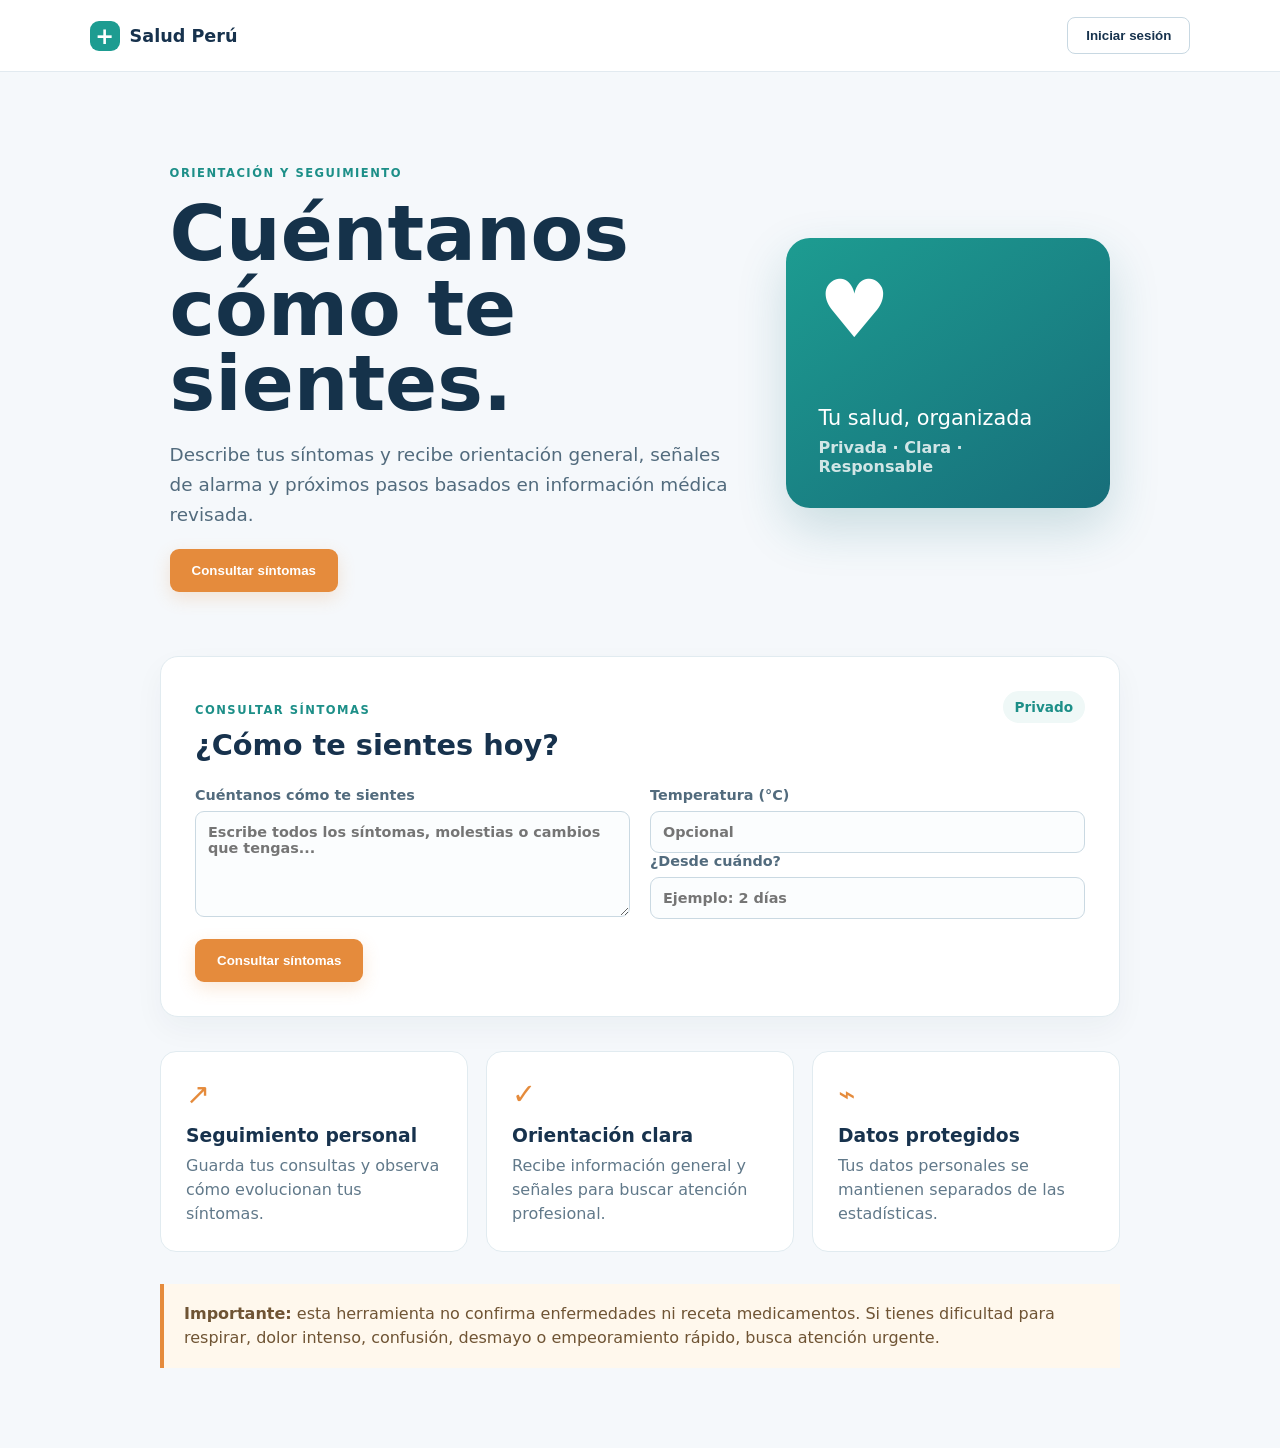
==== index.html @ 43b1d8e8 "feat: rename symptom consultation section" ====
<!doctype html>
<html lang="es">
<head>
<meta charset="UTF-8"><meta name="viewport" content="width=device-width,initial-scale=1">
<title>Salud Perú | Orientación de síntomas</title><link rel="stylesheet" href="styles.css">
</head>
<body>
<header class="topbar"><div class="brand"><span class="brand-mark">+</span><span>Salud Perú</span></div><button class="login" id="login-btn">Iniciar sesión</button></header>
<main>
<section class="hero"><div><p class="eyebrow">Orientación y seguimiento</p><h1>Cuéntanos cómo te sientes.</h1><p class="lead">Describe tus síntomas y recibe orientación general, señales de alarma y próximos pasos basados en información médica revisada.</p><button class="primary" id="hero-consult-btn">Consultar síntomas</button></div><div class="hero-card"><span class="pulse">♥</span><p>Tu salud, organizada</p><strong>Privada · Clara · Responsable</strong></div></section>
<section id="consult-panel" class="panel"><div class="section-head"><div><p class="eyebrow">Consultar síntomas</p><h2>¿Cómo te sientes hoy?</h2></div><span class="date">Privado</span></div>
<form id="health-form"><label>Cuéntanos cómo te sientes<textarea id="symptoms" rows="5" required placeholder="Escribe todos los síntomas, molestias o cambios que tengas..."></textarea></label><div class="field-row"><label>Temperatura (°C)<input id="temperature" type="number" min="34" max="43" step=".1" placeholder="Opcional"></label><label>¿Desde cuándo?<input id="duration" type="text" placeholder="Ejemplo: 2 días"></label></div><button class="primary" type="submit">Consultar síntomas</button></form></section>
<section id="login-panel" class="panel auth-panel" hidden><p class="eyebrow">Antes de continuar</p><h2>Inicia sesión para consultar</h2><p>Así podremos guardar tu historial y mostrar tu evolución de forma privada.</p><button class="primary" id="google-btn">Continuar con Google</button><button class="secondary" id="email-btn">Continuar con correo</button><p class="small">En el prototipo, estos botones simulan el acceso. Las conexiones reales se añadirán después.</p></section>
<section id="result" class="panel result" hidden></section>
<section class="cards"><article><span class="icon">↗</span><h3>Seguimiento personal</h3><p>Guarda tus consultas y observa cómo evolucionan tus síntomas.</p></article><article><span class="icon">✓</span><h3>Orientación clara</h3><p>Recibe información general y señales para buscar atención profesional.</p></article><article><span class="icon">⌁</span><h3>Datos protegidos</h3><p>Tus datos personales se mantienen separados de las estadísticas.</p></article></section>
<section class="notice"><strong>Importante:</strong> esta herramienta no confirma enfermedades ni receta medicamentos. Si tienes dificultad para respirar, dolor intenso, confusión, desmayo o empeoramiento rápido, busca atención urgente.</section>
</main><script src="app.js"></script>
</body></html>
---- styles.css ----
*{box-sizing:border-box}body{margin:0;font-family:Inter,system-ui,-apple-system,sans-serif;color:#17324d;background:#f5f8fb}.topbar{height:72px;background:#fff;border-bottom:1px solid #e2eaf0;display:flex;align-items:center;justify-content:space-between;padding:0 7vw}.brand{display:flex;align-items:center;gap:10px;font-weight:750;font-size:1.1rem}.brand-mark{display:grid;place-items:center;width:30px;height:30px;border-radius:9px;background:#1d9c91;color:#fff;font-size:1.4rem}.login{border:1px solid #c8d8e2;background:white;border-radius:8px;padding:10px 18px;color:#17324d;font-weight:650}.hero{max-width:1120px;margin:0 auto;padding:82px 7vw 64px;display:grid;grid-template-columns:1.4fr .8fr;gap:50px;align-items:center}.eyebrow{color:#1d8f88;text-transform:uppercase;letter-spacing:.13em;font-size:.72rem;font-weight:800}.hero h1{font-size:clamp(2.5rem,6vw,4.8rem);line-height:.98;margin:16px 0;color:#15324a;max-width:650px}.lead{font-size:1.15rem;line-height:1.65;color:#526b7d;max-width:590px}.primary{border:0;border-radius:9px;background:#e58b3c;color:white;padding:14px 22px;font-weight:750;cursor:pointer;box-shadow:0 6px 18px #e58b3c33}.hero-card{min-height:270px;border-radius:24px;background:linear-gradient(145deg,#1d9c91,#176e7a);color:#fff;padding:32px;display:flex;flex-direction:column;justify-content:end;box-shadow:0 20px 50px #176e7a33}.pulse{font-size:5rem;line-height:1;margin-bottom:auto}.hero-card p{font-size:1.3rem;margin:0 0 8px}.hero-card strong{opacity:.8}.panel{max-width:960px;margin:0 auto 34px;background:#fff;padding:34px;border-radius:18px;border:1px solid #e1ebf0;box-shadow:0 12px 30px #17324d0b}.section-head{display:flex;justify-content:space-between;align-items:start;margin-bottom:25px}.section-head h2{margin:8px 0 0;font-size:1.8rem}.date{background:#eff8f7;color:#1d8f88;padding:8px 12px;border-radius:20px;font-weight:700;font-size:.85rem}form{display:grid;grid-template-columns:1fr 1fr;gap:20px}label{display:flex;flex-direction:column;gap:8px;color:#526b7d;font-size:.9rem;font-weight:650}input,select,textarea{font:inherit;border:1px solid #cad9e2;border-radius:9px;padding:12px;color:#17324d;background:#fbfdfe}textarea{resize:vertical;grid-column:1/-1}form .primary{justify-self:start}.saved{color:#218a64;font-size:.9rem}.cards{max-width:960px;margin:0 auto 32px;display:grid;grid-template-columns:repeat(3,1fr);gap:18px}.cards article{background:#fff;padding:25px;border-radius:16px;border:1px solid #e1ebf0}.icon{color:#e58b3c;font-size:1.8rem}.cards h3{margin:14px 0 8px}.cards p{color:#61798a;line-height:1.5;margin:0}.notice{max-width:960px;margin:0 auto 80px;padding:18px 20px;background:#fff8ed;border-left:4px solid #e58b3c;color:#6f5434;line-height:1.5}@media(max-width:700px){.hero{grid-template-columns:1fr;padding-top:55px}.hero-card{min-height:190px}.cards{grid-template-columns:1fr;margin-left:7vw;margin-right:7vw}form{grid-template-columns:1fr}.panel{margin-left:7vw;margin-right:7vw}textarea{grid-column:auto}.notice{margin-left:7vw;margin-right:7vw}}
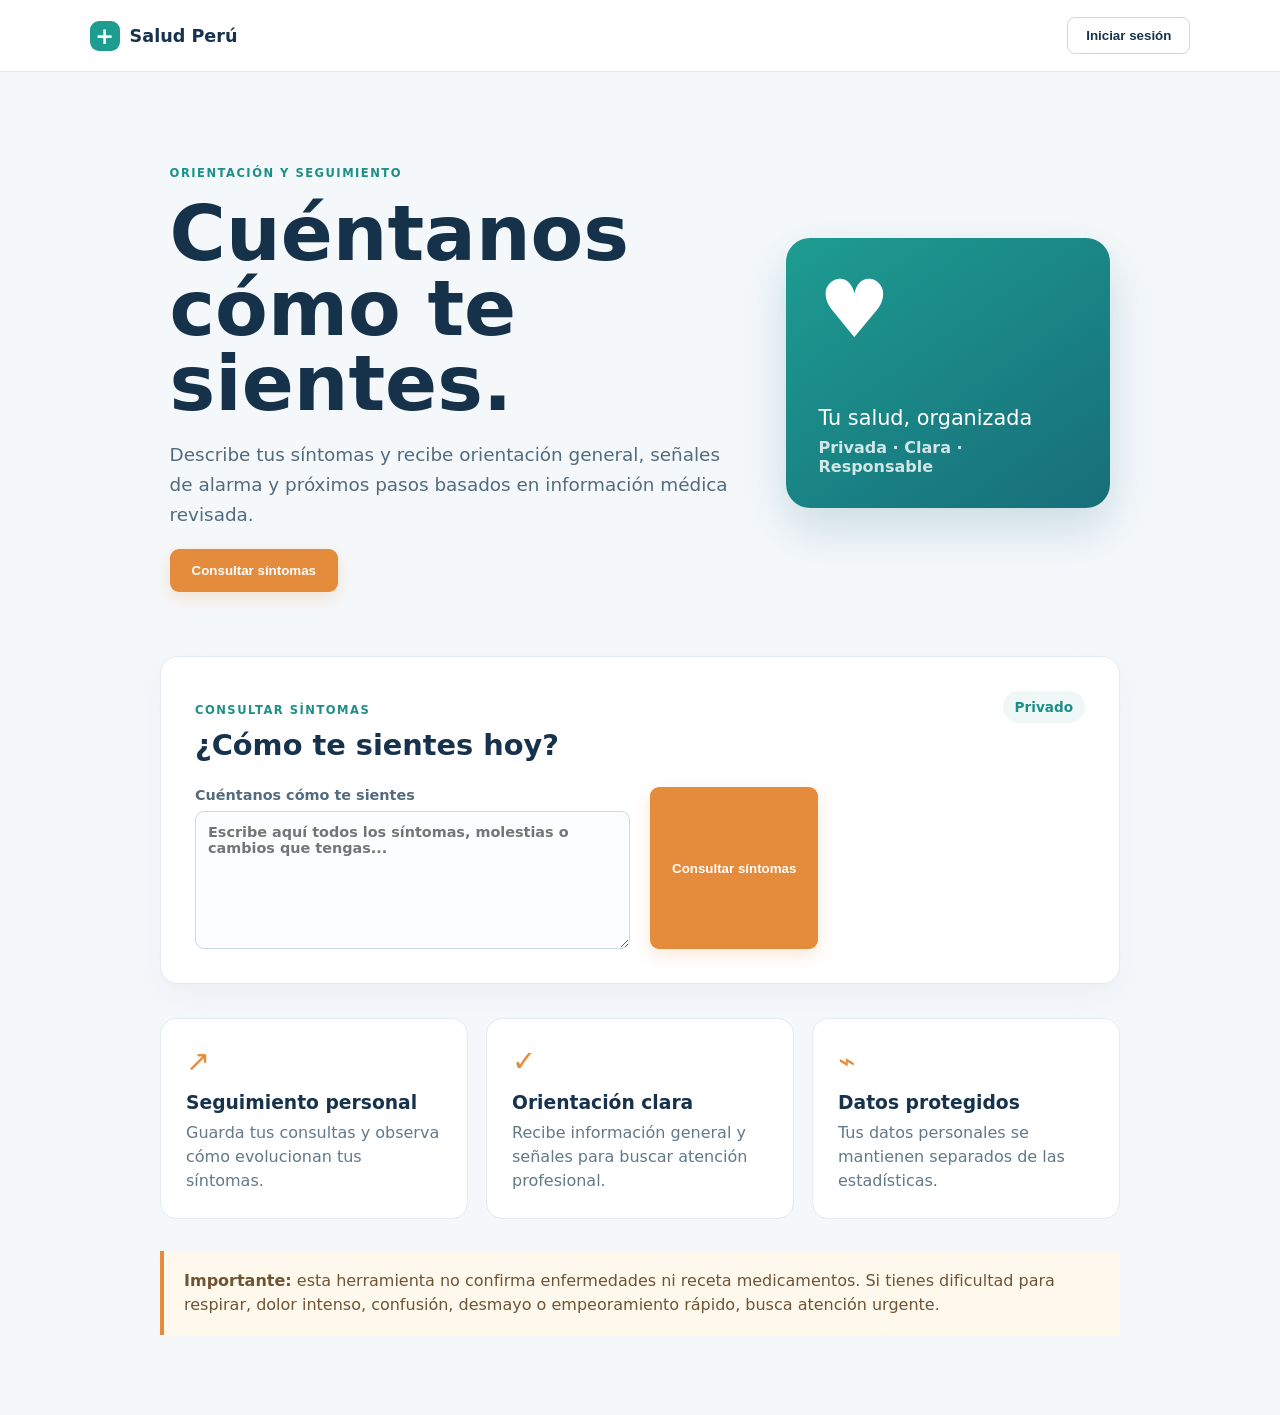
==== commit 88d4f287: "feat: simplify symptom consultation form" ====
--- a/index.html
+++ b/index.html
@@ -9,7 +9,7 @@
 <main>
 <section class="hero"><div><p class="eyebrow">Orientación y seguimiento</p><h1>Cuéntanos cómo te sientes.</h1><p class="lead">Describe tus síntomas y recibe orientación general, señales de alarma y próximos pasos basados en información médica revisada.</p><button class="primary" id="hero-consult-btn">Consultar síntomas</button></div><div class="hero-card"><span class="pulse">♥</span><p>Tu salud, organizada</p><strong>Privada · Clara · Responsable</strong></div></section>
 <section id="consult-panel" class="panel"><div class="section-head"><div><p class="eyebrow">Consultar síntomas</p><h2>¿Cómo te sientes hoy?</h2></div><span class="date">Privado</span></div>
-<form id="health-form"><label>Cuéntanos cómo te sientes<textarea id="symptoms" rows="5" required placeholder="Escribe todos los síntomas, molestias o cambios que tengas..."></textarea></label><div class="field-row"><label>Temperatura (°C)<input id="temperature" type="number" min="34" max="43" step=".1" placeholder="Opcional"></label><label>¿Desde cuándo?<input id="duration" type="text" placeholder="Ejemplo: 2 días"></label></div><button class="primary" type="submit">Consultar síntomas</button></form></section>
+<form id="health-form"><label>Cuéntanos cómo te sientes<textarea id="symptoms" rows="7" required placeholder="Escribe aquí todos los síntomas, molestias o cambios que tengas..."></textarea></label><button class="primary" type="submit">Consultar síntomas</button></form></section>
 <section id="login-panel" class="panel auth-panel" hidden><p class="eyebrow">Antes de continuar</p><h2>Inicia sesión para consultar</h2><p>Así podremos guardar tu historial y mostrar tu evolución de forma privada.</p><button class="primary" id="google-btn">Continuar con Google</button><button class="secondary" id="email-btn">Continuar con correo</button><p class="small">En el prototipo, estos botones simulan el acceso. Las conexiones reales se añadirán después.</p></section>
 <section id="result" class="panel result" hidden></section>
 <section class="cards"><article><span class="icon">↗</span><h3>Seguimiento personal</h3><p>Guarda tus consultas y observa cómo evolucionan tus síntomas.</p></article><article><span class="icon">✓</span><h3>Orientación clara</h3><p>Recibe información general y señales para buscar atención profesional.</p></article><article><span class="icon">⌁</span><h3>Datos protegidos</h3><p>Tus datos personales se mantienen separados de las estadísticas.</p></article></section>
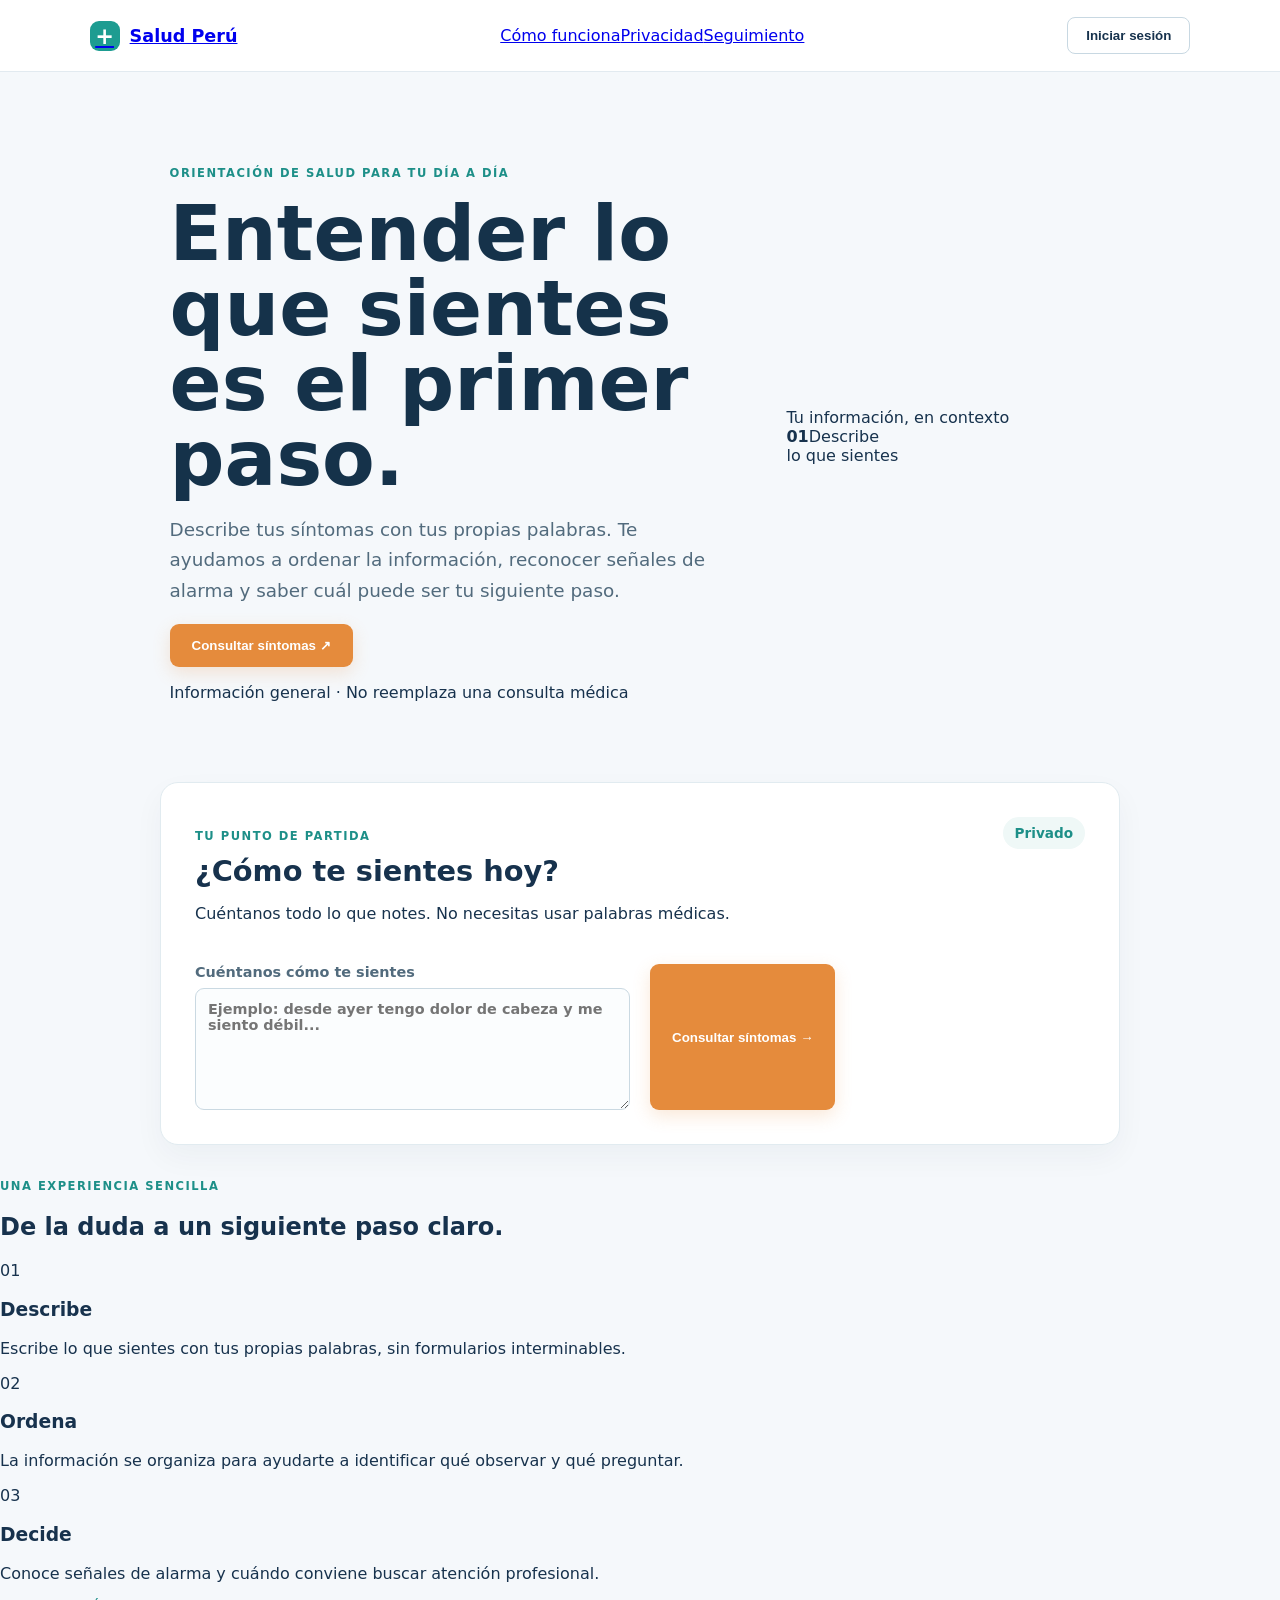
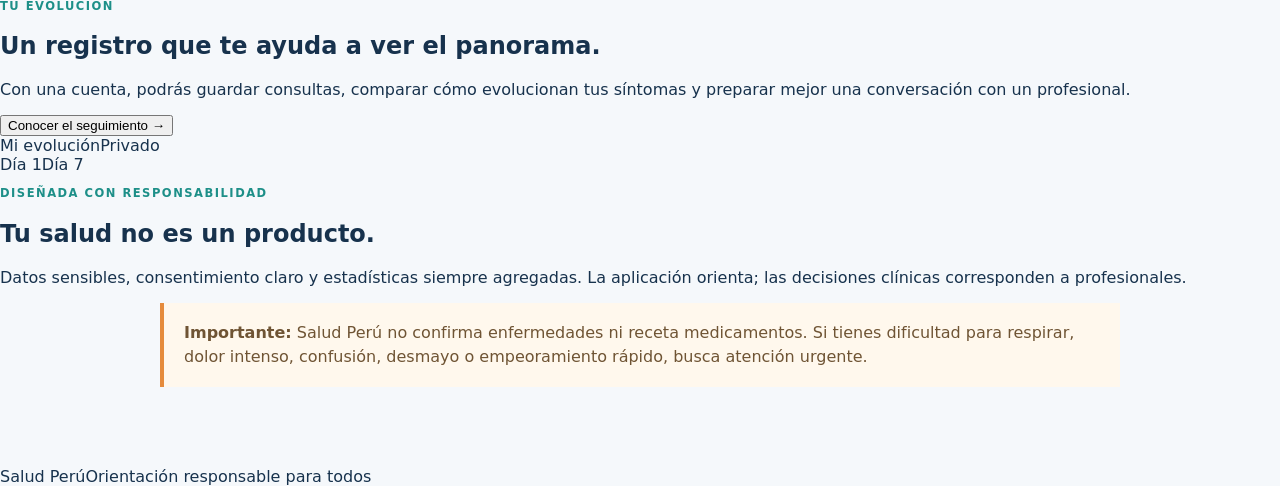
==== commit acab0d73: "feat: redesign prototype as health guidance landing page" ====
--- a/index.html
+++ b/index.html
@@ -2,17 +2,18 @@
 <html lang="es">
 <head>
 <meta charset="UTF-8"><meta name="viewport" content="width=device-width,initial-scale=1">
-<title>Salud Perú | Orientación de síntomas</title><link rel="stylesheet" href="styles.css">
+<title>Salud Perú | Orientación que te acompaña</title><link rel="stylesheet" href="styles.css">
 </head>
 <body>
-<header class="topbar"><div class="brand"><span class="brand-mark">+</span><span>Salud Perú</span></div><button class="login" id="login-btn">Iniciar sesión</button></header>
+<header class="topbar"><a class="brand" href="#"><span class="brand-mark">+</span><span>Salud Perú</span></a><nav><a href="#como-funciona">Cómo funciona</a><a href="#privacidad">Privacidad</a><a href="#seguimiento">Seguimiento</a></nav><button class="login" id="login-btn">Iniciar sesión</button></header>
 <main>
-<section class="hero"><div><p class="eyebrow">Orientación y seguimiento</p><h1>Cuéntanos cómo te sientes.</h1><p class="lead">Describe tus síntomas y recibe orientación general, señales de alarma y próximos pasos basados en información médica revisada.</p><button class="primary" id="hero-consult-btn">Consultar síntomas</button></div><div class="hero-card"><span class="pulse">♥</span><p>Tu salud, organizada</p><strong>Privada · Clara · Responsable</strong></div></section>
-<section id="consult-panel" class="panel"><div class="section-head"><div><p class="eyebrow">Consultar síntomas</p><h2>¿Cómo te sientes hoy?</h2></div><span class="date">Privado</span></div>
-<form id="health-form"><label>Cuéntanos cómo te sientes<textarea id="symptoms" rows="7" required placeholder="Escribe aquí todos los síntomas, molestias o cambios que tengas..."></textarea></label><button class="primary" type="submit">Consultar síntomas</button></form></section>
-<section id="login-panel" class="panel auth-panel" hidden><p class="eyebrow">Antes de continuar</p><h2>Inicia sesión para consultar</h2><p>Así podremos guardar tu historial y mostrar tu evolución de forma privada.</p><button class="primary" id="google-btn">Continuar con Google</button><button class="secondary" id="email-btn">Continuar con correo</button><p class="small">En el prototipo, estos botones simulan el acceso. Las conexiones reales se añadirán después.</p></section>
+<section class="hero"><div class="hero-copy"><p class="eyebrow reveal">Orientación de salud para tu día a día</p><h1 class="reveal delay-1">Entender lo que sientes es el primer paso.</h1><p class="lead reveal delay-2">Describe tus síntomas con tus propias palabras. Te ayudamos a ordenar la información, reconocer señales de alarma y saber cuál puede ser tu siguiente paso.</p><button class="primary reveal delay-3" id="hero-consult-btn">Consultar síntomas <span>↗</span></button><p class="microcopy reveal delay-3">Información general · No reemplaza una consulta médica</p></div><div class="hero-visual reveal delay-2"><div class="orbit orbit-a"></div><div class="orbit orbit-b"></div><div class="hero-note"><span class="note-dot"></span><span>Tu información, en contexto</span></div><div class="hero-stat"><strong>01</strong><span>Describe<br>lo que sientes</span></div></div></section>
+<section id="consult-panel" class="panel consult-card"><div class="section-head"><div><p class="eyebrow">Tu punto de partida</p><h2>¿Cómo te sientes hoy?</h2><p class="section-lead">Cuéntanos todo lo que notes. No necesitas usar palabras médicas.</p></div><span class="date">Privado</span></div><form id="health-form"><label>Cuéntanos cómo te sientes<textarea id="symptoms" rows="6" required placeholder="Ejemplo: desde ayer tengo dolor de cabeza y me siento débil..."></textarea></label><button class="primary" type="submit">Consultar síntomas <span>→</span></button></form></section>
+<section id="login-panel" class="panel auth-panel" hidden><p class="eyebrow">Antes de continuar</p><h2>Inicia sesión para consultar</h2><p>Guardaremos tu historial de forma privada para que puedas ver tu evolución.</p><div class="auth-actions"><button class="primary" id="google-btn">Continuar con Google</button><button class="secondary" id="email-btn">Continuar con correo</button></div><p class="small">En este prototipo, el acceso es una simulación.</p></section>
 <section id="result" class="panel result" hidden></section>
-<section class="cards"><article><span class="icon">↗</span><h3>Seguimiento personal</h3><p>Guarda tus consultas y observa cómo evolucionan tus síntomas.</p></article><article><span class="icon">✓</span><h3>Orientación clara</h3><p>Recibe información general y señales para buscar atención profesional.</p></article><article><span class="icon">⌁</span><h3>Datos protegidos</h3><p>Tus datos personales se mantienen separados de las estadísticas.</p></article></section>
-<section class="notice"><strong>Importante:</strong> esta herramienta no confirma enfermedades ni receta medicamentos. Si tienes dificultad para respirar, dolor intenso, confusión, desmayo o empeoramiento rápido, busca atención urgente.</section>
-</main><script src="app.js"></script>
+<section id="como-funciona" class="story-section"><div class="section-title"><p class="eyebrow">Una experiencia sencilla</p><h2>De la duda a un siguiente paso claro.</h2></div><div class="steps"><article><span>01</span><h3>Describe</h3><p>Escribe lo que sientes con tus propias palabras, sin formularios interminables.</p></article><article><span>02</span><h3>Ordena</h3><p>La información se organiza para ayudarte a identificar qué observar y qué preguntar.</p></article><article><span>03</span><h3>Decide</h3><p>Conoce señales de alarma y cuándo conviene buscar atención profesional.</p></article></div></section>
+<section id="seguimiento" class="split-section"><div><p class="eyebrow">Tu evolución</p><h2>Un registro que te ayuda a ver el panorama.</h2><p>Con una cuenta, podrás guardar consultas, comparar cómo evolucionan tus síntomas y preparar mejor una conversación con un profesional.</p><button class="text-button" id="tracking-btn">Conocer el seguimiento <span>→</span></button></div><div class="mini-dashboard"><div class="dash-top"><span>Mi evolución</span><span class="dash-badge">Privado</span></div><div class="chart"><i></i><i></i><i></i><i></i><i></i><i></i><i></i></div><div class="dash-labels"><span>Día 1</span><span>Día 7</span></div></div></section>
+<section id="privacidad" class="privacy-strip"><div><p class="eyebrow">Diseñada con responsabilidad</p><h2>Tu salud no es un producto.</h2></div><p>Datos sensibles, consentimiento claro y estadísticas siempre agregadas. La aplicación orienta; las decisiones clínicas corresponden a profesionales.</p></section>
+<section class="notice"><strong>Importante:</strong> Salud Perú no confirma enfermedades ni receta medicamentos. Si tienes dificultad para respirar, dolor intenso, confusión, desmayo o empeoramiento rápido, busca atención urgente.</section>
+</main><footer><span>Salud Perú</span><span>Orientación responsable para todos</span></footer><script src="app.js"></script>
 </body></html>
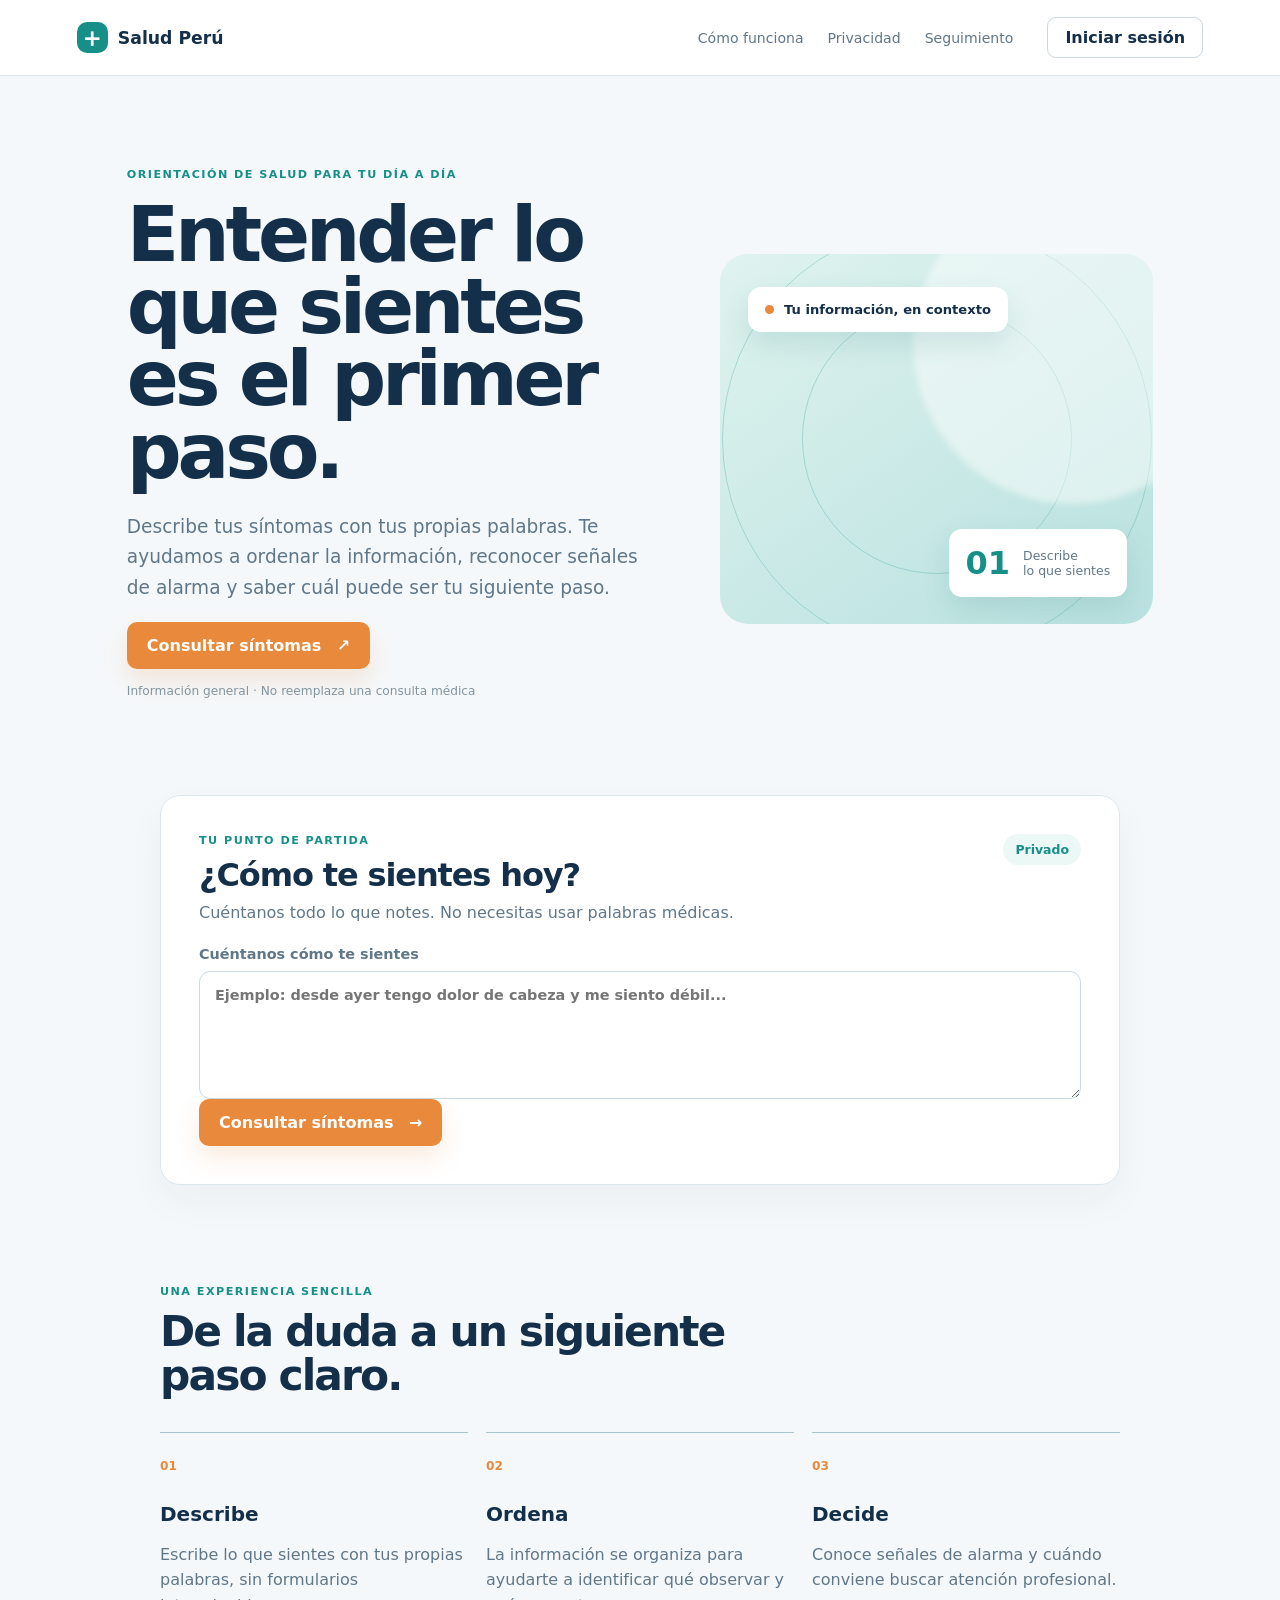
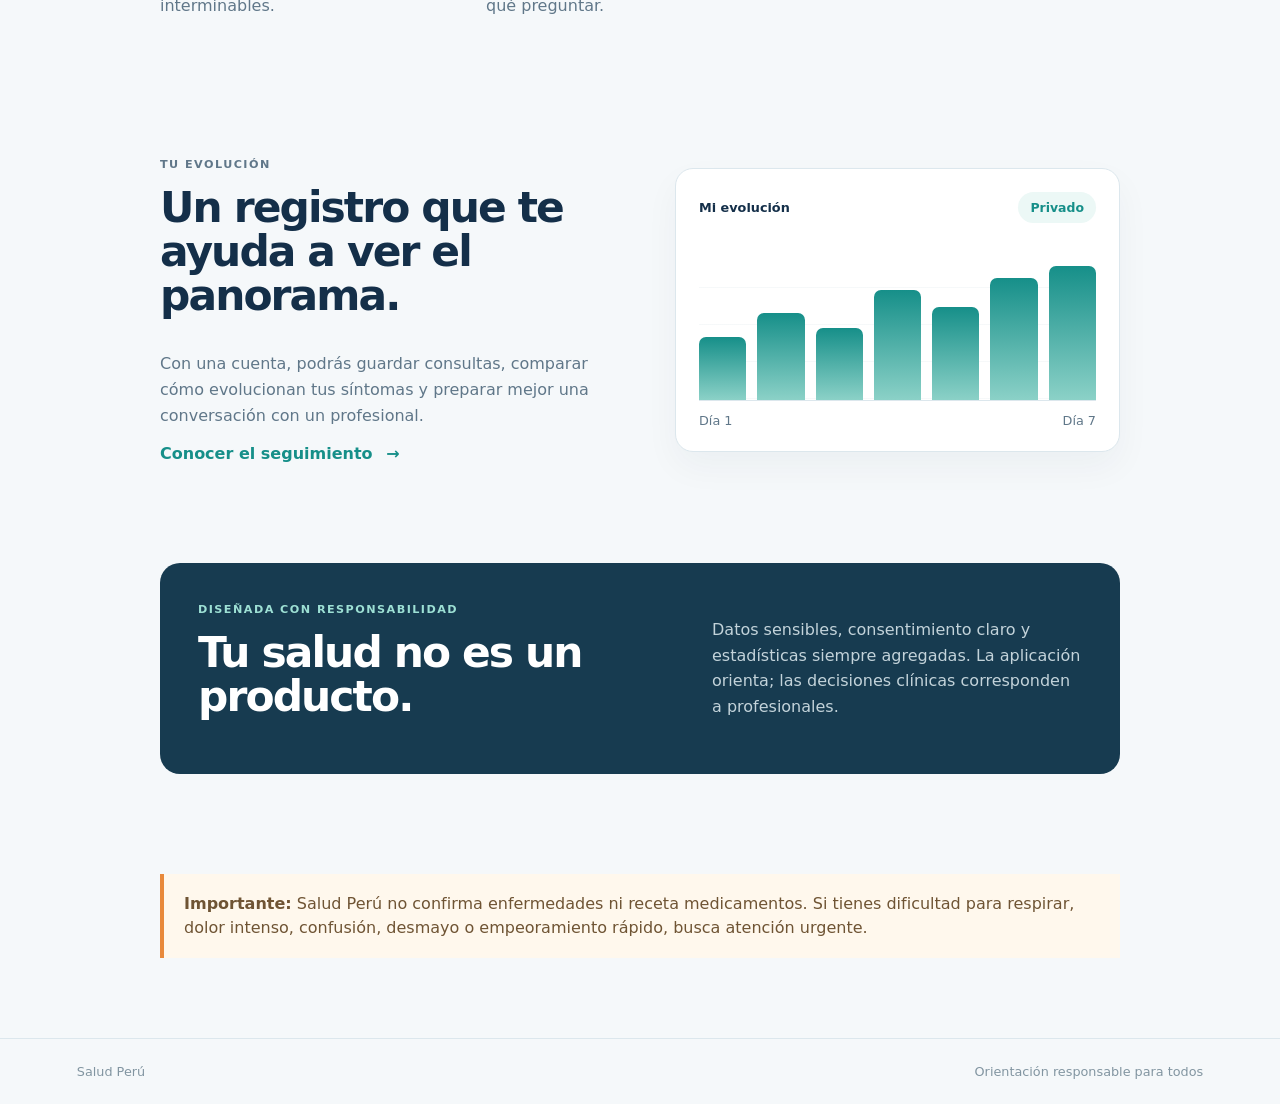
==== commit 59edec53: "feat: add account login and signup modal" ====
--- a/index.html
+++ b/index.html
@@ -9,11 +9,12 @@
 <main>
 <section class="hero"><div class="hero-copy"><p class="eyebrow reveal">Orientación de salud para tu día a día</p><h1 class="reveal delay-1">Entender lo que sientes es el primer paso.</h1><p class="lead reveal delay-2">Describe tus síntomas con tus propias palabras. Te ayudamos a ordenar la información, reconocer señales de alarma y saber cuál puede ser tu siguiente paso.</p><button class="primary reveal delay-3" id="hero-consult-btn">Consultar síntomas <span>↗</span></button><p class="microcopy reveal delay-3">Información general · No reemplaza una consulta médica</p></div><div class="hero-visual reveal delay-2"><div class="orbit orbit-a"></div><div class="orbit orbit-b"></div><div class="hero-note"><span class="note-dot"></span><span>Tu información, en contexto</span></div><div class="hero-stat"><strong>01</strong><span>Describe<br>lo que sientes</span></div></div></section>
 <section id="consult-panel" class="panel consult-card"><div class="section-head"><div><p class="eyebrow">Tu punto de partida</p><h2>¿Cómo te sientes hoy?</h2><p class="section-lead">Cuéntanos todo lo que notes. No necesitas usar palabras médicas.</p></div><span class="date">Privado</span></div><form id="health-form"><label>Cuéntanos cómo te sientes<textarea id="symptoms" rows="6" required placeholder="Ejemplo: desde ayer tengo dolor de cabeza y me siento débil..."></textarea></label><button class="primary" type="submit">Consultar síntomas <span>→</span></button></form></section>
-<section id="login-panel" class="panel auth-panel" hidden><p class="eyebrow">Antes de continuar</p><h2>Inicia sesión para consultar</h2><p>Guardaremos tu historial de forma privada para que puedas ver tu evolución.</p><div class="auth-actions"><button class="primary" id="google-btn">Continuar con Google</button><button class="secondary" id="email-btn">Continuar con correo</button></div><p class="small">En este prototipo, el acceso es una simulación.</p></section>
 <section id="result" class="panel result" hidden></section>
 <section id="como-funciona" class="story-section"><div class="section-title"><p class="eyebrow">Una experiencia sencilla</p><h2>De la duda a un siguiente paso claro.</h2></div><div class="steps"><article><span>01</span><h3>Describe</h3><p>Escribe lo que sientes con tus propias palabras, sin formularios interminables.</p></article><article><span>02</span><h3>Ordena</h3><p>La información se organiza para ayudarte a identificar qué observar y qué preguntar.</p></article><article><span>03</span><h3>Decide</h3><p>Conoce señales de alarma y cuándo conviene buscar atención profesional.</p></article></div></section>
 <section id="seguimiento" class="split-section"><div><p class="eyebrow">Tu evolución</p><h2>Un registro que te ayuda a ver el panorama.</h2><p>Con una cuenta, podrás guardar consultas, comparar cómo evolucionan tus síntomas y preparar mejor una conversación con un profesional.</p><button class="text-button" id="tracking-btn">Conocer el seguimiento <span>→</span></button></div><div class="mini-dashboard"><div class="dash-top"><span>Mi evolución</span><span class="dash-badge">Privado</span></div><div class="chart"><i></i><i></i><i></i><i></i><i></i><i></i><i></i></div><div class="dash-labels"><span>Día 1</span><span>Día 7</span></div></div></section>
 <section id="privacidad" class="privacy-strip"><div><p class="eyebrow">Diseñada con responsabilidad</p><h2>Tu salud no es un producto.</h2></div><p>Datos sensibles, consentimiento claro y estadísticas siempre agregadas. La aplicación orienta; las decisiones clínicas corresponden a profesionales.</p></section>
 <section class="notice"><strong>Importante:</strong> Salud Perú no confirma enfermedades ni receta medicamentos. Si tienes dificultad para respirar, dolor intenso, confusión, desmayo o empeoramiento rápido, busca atención urgente.</section>
-</main><footer><span>Salud Perú</span><span>Orientación responsable para todos</span></footer><script src="app.js"></script>
+</main><footer><span>Salud Perú</span><span>Orientación responsable para todos</span></footer>
+<div class="modal-backdrop" id="auth-modal" hidden><div class="auth-modal" role="dialog" aria-modal="true" aria-labelledby="auth-title"><button class="modal-close" id="modal-close" aria-label="Cerrar">×</button><p class="eyebrow">Tu espacio privado</p><h2 id="auth-title">Inicia sesión para continuar</h2><p class="modal-intro">Guarda tus consultas y consulta tu evolución cuando quieras.</p><button class="google-btn" id="google-btn"><span class="google-icon">G</span>Continuar con Google</button><div class="divider"><span>o crea una cuenta</span></div><form id="signup-form"><label>Nombre completo<input id="full-name" required placeholder="Tu nombre"></label><label>Correo electrónico<input id="email" type="email" required placeholder="tu@correo.com"></label><label>Edad<input id="age" type="number" min="1" max="120" required placeholder="Edad"></label><button class="primary modal-submit" type="submit">Crear cuenta y continuar</button></form><p class="small">Al continuar aceptas el uso responsable de tus datos de salud según nuestra política de privacidad.</p></div></div>
+<script src="app.js"></script>
 </body></html>
--- a/styles.css
+++ b/styles.css
@@ -1 +1 @@
-*{box-sizing:border-box}body{margin:0;font-family:Inter,system-ui,-apple-system,sans-serif;color:#17324d;background:#f5f8fb}.topbar{height:72px;background:#fff;border-bottom:1px solid #e2eaf0;display:flex;align-items:center;justify-content:space-between;padding:0 7vw}.brand{display:flex;align-items:center;gap:10px;font-weight:750;font-size:1.1rem}.brand-mark{display:grid;place-items:center;width:30px;height:30px;border-radius:9px;background:#1d9c91;color:#fff;font-size:1.4rem}.login{border:1px solid #c8d8e2;background:white;border-radius:8px;padding:10px 18px;color:#17324d;font-weight:650}.hero{max-width:1120px;margin:0 auto;padding:82px 7vw 64px;display:grid;grid-template-columns:1.4fr .8fr;gap:50px;align-items:center}.eyebrow{color:#1d8f88;text-transform:uppercase;letter-spacing:.13em;font-size:.72rem;font-weight:800}.hero h1{font-size:clamp(2.5rem,6vw,4.8rem);line-height:.98;margin:16px 0;color:#15324a;max-width:650px}.lead{font-size:1.15rem;line-height:1.65;color:#526b7d;max-width:590px}.primary{border:0;border-radius:9px;background:#e58b3c;color:white;padding:14px 22px;font-weight:750;cursor:pointer;box-shadow:0 6px 18px #e58b3c33}.hero-card{min-height:270px;border-radius:24px;background:linear-gradient(145deg,#1d9c91,#176e7a);color:#fff;padding:32px;display:flex;flex-direction:column;justify-content:end;box-shadow:0 20px 50px #176e7a33}.pulse{font-size:5rem;line-height:1;margin-bottom:auto}.hero-card p{font-size:1.3rem;margin:0 0 8px}.hero-card strong{opacity:.8}.panel{max-width:960px;margin:0 auto 34px;background:#fff;padding:34px;border-radius:18px;border:1px solid #e1ebf0;box-shadow:0 12px 30px #17324d0b}.section-head{display:flex;justify-content:space-between;align-items:start;margin-bottom:25px}.section-head h2{margin:8px 0 0;font-size:1.8rem}.date{background:#eff8f7;color:#1d8f88;padding:8px 12px;border-radius:20px;font-weight:700;font-size:.85rem}form{display:grid;grid-template-columns:1fr 1fr;gap:20px}label{display:flex;flex-direction:column;gap:8px;color:#526b7d;font-size:.9rem;font-weight:650}input,select,textarea{font:inherit;border:1px solid #cad9e2;border-radius:9px;padding:12px;color:#17324d;background:#fbfdfe}textarea{resize:vertical;grid-column:1/-1}form .primary{justify-self:start}.saved{color:#218a64;font-size:.9rem}.cards{max-width:960px;margin:0 auto 32px;display:grid;grid-template-columns:repeat(3,1fr);gap:18px}.cards article{background:#fff;padding:25px;border-radius:16px;border:1px solid #e1ebf0}.icon{color:#e58b3c;font-size:1.8rem}.cards h3{margin:14px 0 8px}.cards p{color:#61798a;line-height:1.5;margin:0}.notice{max-width:960px;margin:0 auto 80px;padding:18px 20px;background:#fff8ed;border-left:4px solid #e58b3c;color:#6f5434;line-height:1.5}@media(max-width:700px){.hero{grid-template-columns:1fr;padding-top:55px}.hero-card{min-height:190px}.cards{grid-template-columns:1fr;margin-left:7vw;margin-right:7vw}form{grid-template-columns:1fr}.panel{margin-left:7vw;margin-right:7vw}textarea{grid-column:auto}.notice{margin-left:7vw;margin-right:7vw}}+:root{--ink:#142f49;--muted:#607789;--teal:#168f89;--teal-dark:#0e6d73;--coral:#e8893b;--paper:#f5f8fa;--line:#dce7ed}*{box-sizing:border-box}html{scroll-behavior:smooth}body{margin:0;font-family:Inter,ui-sans-serif,system-ui,-apple-system,sans-serif;color:var(--ink);background:var(--paper)}a{text-decoration:none;color:inherit}.topbar{height:76px;background:#fff;border-bottom:1px solid var(--line);display:flex;align-items:center;gap:34px;padding:0 6vw;position:sticky;top:0;z-index:5}.brand{display:flex;align-items:center;gap:10px;font-weight:800;font-size:1.08rem;margin-right:auto}.brand-mark{display:grid;place-items:center;width:31px;height:31px;border-radius:10px;background:var(--teal);color:white;font-size:1.45rem}.topbar nav{display:flex;gap:24px;color:var(--muted);font-size:.88rem}.topbar nav a{transition:color .2s}.topbar nav a:hover{color:var(--teal)}button{font:inherit;cursor:pointer}.login{border:1px solid #c9d8e0;background:#fff;border-radius:9px;padding:10px 17px;color:var(--ink);font-weight:700}.hero{max-width:1180px;margin:0 auto;padding:92px 6vw 85px;display:grid;grid-template-columns:1.1fr .9fr;gap:64px;align-items:center;min-height:610px}.eyebrow{text-transform:uppercase;letter-spacing:.13em;font-size:.7rem;font-weight:850;color:var(--teal);margin:0}.hero h1{font-size:clamp(2.8rem,6vw,5.9rem);letter-spacing:-.055em;line-height:.94;max-width:680px;margin:18px 0 24px}.lead{font-size:1.16rem;line-height:1.65;color:var(--muted);max-width:590px}.primary{border:0;border-radius:10px;background:var(--coral);color:white;padding:14px 20px;font-weight:800;box-shadow:0 12px 25px #e8893b2b;transition:transform .2s,box-shadow .2s}.primary:hover{transform:translateY(-2px);box-shadow:0 16px 30px #e8893b40}.primary span{display:inline-block;margin-left:10px;transition:transform .2s}.primary:hover span{transform:translate(3px,-3px)}.microcopy{font-size:.76rem;color:#8295a1;margin-top:15px}.hero-visual{min-height:370px;border-radius:28px;background:linear-gradient(145deg,#dff3ef,#b8e1df);position:relative;overflow:hidden}.hero-visual:after{content:"";position:absolute;width:320px;height:320px;border-radius:50%;background:#fff7;right:-80px;top:-70px;filter:blur(3px)}.orbit{position:absolute;border:1px solid #168f8940;border-radius:50%;left:50%;top:50%;transform:translate(-50%,-50%)}.orbit-a{width:270px;height:270px}.orbit-b{width:430px;height:430px}.hero-note,.hero-stat{position:absolute;z-index:1;background:#fff;border:1px solid #ffffffaa;box-shadow:0 12px 28px #12666b20;border-radius:13px;padding:14px 16px;display:flex;align-items:center;gap:10px}.hero-note{top:33px;left:28px;font-size:.82rem;font-weight:750}.note-dot{width:9px;height:9px;background:var(--coral);border-radius:50%;animation:pulse 2s infinite}.hero-stat{right:26px;bottom:27px;gap:13px}.hero-stat strong{font-size:2rem;color:var(--teal)}.hero-stat span{font-size:.78rem;line-height:1.25;color:var(--muted)}.panel{max-width:960px;margin:0 auto 34px;background:#fff;padding:38px;border-radius:20px;border:1px solid var(--line);box-shadow:0 16px 38px #17324d0b}.consult-card{scroll-margin-top:100px}.section-head{display:flex;justify-content:space-between;align-items:start;margin-bottom:24px}.section-head h2,.auth-panel h2{font-size:2rem;letter-spacing:-.035em;margin:9px 0}.section-lead{color:var(--muted);margin:0}.date,.dash-badge{background:#ecf8f6;color:var(--teal);padding:8px 12px;border-radius:20px;font-size:.78rem;font-weight:800}.panel label{display:flex;flex-direction:column;gap:9px;color:var(--muted);font-size:.9rem;font-weight:700}.panel textarea{width:100%;font:inherit;resize:vertical;border:1px solid #c8dae3;border-radius:11px;padding:15px;color:var(--ink);outline:none;transition:border-color .2s,box-shadow .2s}.panel textarea:focus{border-color:var(--teal);box-shadow:0 0 0 4px #168f8917}.auth-actions{display:flex;gap:12px}.secondary{border:1px solid #cad9e1;background:#fff;border-radius:10px;padding:13px 18px;color:var(--ink);font-weight:750}.small{font-size:.78rem;color:#8295a1}.story-section,.split-section,.privacy-strip{max-width:960px;margin:100px auto;padding:0 0}.section-title{max-width:620px}.section-title h2,.split-section h2,.privacy-strip h2{font-size:2.65rem;letter-spacing:-.045em;line-height:1.03;margin:12px 0 34px}.steps{display:grid;grid-template-columns:repeat(3,1fr);gap:18px}.steps article{padding:22px 0;border-top:1px solid #aac4cd}.steps span{color:var(--coral);font-size:.76rem;font-weight:850}.steps h3{font-size:1.25rem;margin:28px 0 8px}.steps p,.split-section p,.privacy-strip p{color:var(--muted);line-height:1.6}.split-section{display:grid;grid-template-columns:1fr 1fr;gap:70px;align-items:center}.text-button{border:0;background:none;color:var(--teal);font-weight:800;padding:0}.text-button span{margin-left:8px}.mini-dashboard{background:#fff;border:1px solid var(--line);border-radius:18px;padding:23px;box-shadow:0 15px 35px #17324d0b}.dash-top,.dash-labels{display:flex;justify-content:space-between;align-items:center;font-size:.8rem;color:var(--muted)}.dash-top>span:first-child{font-weight:800;color:var(--ink)}.chart{height:150px;margin:28px 0 12px;display:flex;align-items:end;gap:11px;border-bottom:1px solid var(--line);background:repeating-linear-gradient(to bottom,transparent 0,transparent 36px,#edf2f4 37px)}.chart i{display:block;flex:1;border-radius:7px 7px 0 0;background:linear-gradient(var(--teal),#8bd1c7);height:var(--h);animation:rise .8s both}.chart i:nth-child(1){--h:42%}.chart i:nth-child(2){--h:58%}.chart i:nth-child(3){--h:48%}.chart i:nth-child(4){--h:74%}.chart i:nth-child(5){--h:62%}.chart i:nth-child(6){--h:82%}.chart i:nth-child(7){--h:90%}.privacy-strip{display:flex;justify-content:space-between;gap:70px;background:#173b50;color:#fff;padding:38px;border-radius:20px}.privacy-strip .eyebrow{color:#9de0d4}.privacy-strip h2{margin-bottom:0}.privacy-strip p{color:#c3d3da;max-width:370px}.notice{max-width:960px;margin:0 auto 80px;padding:18px 20px;background:#fff8ed;border-left:4px solid var(--coral);color:#6f5434;line-height:1.5}footer{border-top:1px solid var(--line);display:flex;justify-content:space-between;padding:25px 6vw;color:#8295a1;font-size:.8rem}.reveal{animation:fade-up .7s both}.delay-1{animation-delay:.1s}.delay-2{animation-delay:.2s}.delay-3{animation-delay:.3s}@keyframes fade-up{from{opacity:0;transform:translateY(14px)}to{opacity:1;transform:none}}@keyframes rise{from{height:0}to{height:var(--h)}}@keyframes pulse{0%,100%{box-shadow:0 0 0 0 #e8893b66}50%{box-shadow:0 0 0 7px #e8893b00}}@media(max-width:760px){.topbar{padding:0 6vw}.topbar nav{display:none}.hero{grid-template-columns:1fr;padding-top:60px;min-height:auto}.hero-visual{min-height:260px}.panel,.story-section,.split-section,.privacy-strip,.notice{margin-left:6vw;margin-right:6vw}.steps,.split-section{grid-template-columns:1fr}.privacy-strip{display:block}.privacy-strip p{margin-top:28px}.section-title h2,.split-section h2,.privacy-strip h2{font-size:2.1rem}.auth-actions{flex-direction:column}footer{padding:22px 6vw;gap:20px;flex-direction:column}}
